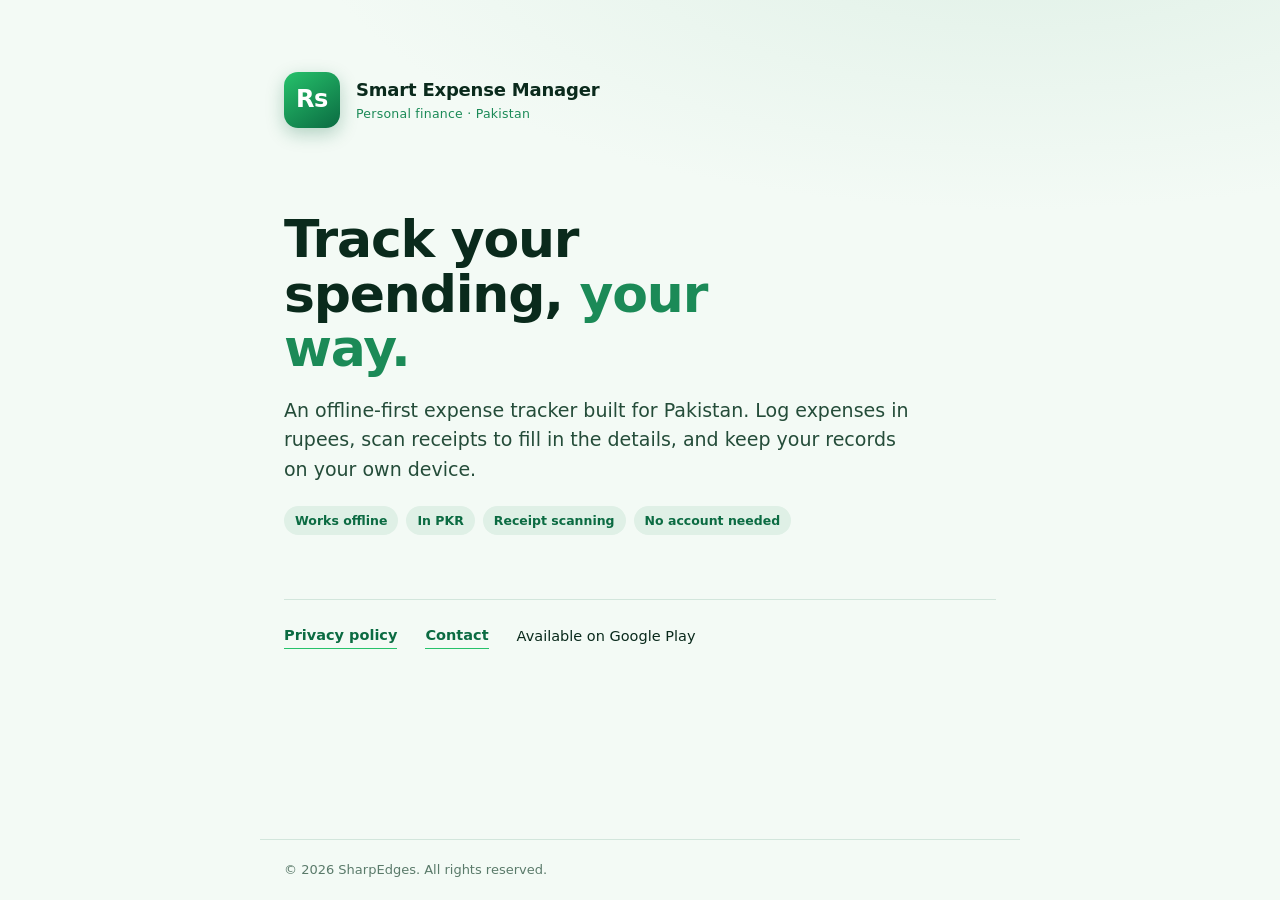
==== index.html @ 7c5b9321 "index index file app-adds privacy" ====
<!DOCTYPE html>
<html lang="en">
<head>
<meta charset="utf-8">
<meta name="viewport" content="width=device-width, initial-scale=1">
<title>Smart Expense Manager</title>
<meta name="description" content="Smart Expense Manager — an offline-first expense tracker built for Pakistan. Track spending in PKR, scan receipts, stay private.">
<style>
  :root{
    --green-deep:#0B6B42;
    --green:#1B8A57;
    --green-bright:#26C26B;
    --ink:#0a2a1c;
    --paper:#f3faf5;
    --mist:#dff0e6;
    --line:rgba(11,107,66,.14);
  }
  *{box-sizing:border-box;margin:0;padding:0}
  html{-webkit-text-size-adjust:100%}
  body{
    font-family:"Segoe UI",system-ui,-apple-system,Roboto,Helvetica,Arial,sans-serif;
    color:var(--ink);
    background:
      radial-gradient(1200px 500px at 80% -10%, var(--mist), transparent 60%),
      var(--paper);
    line-height:1.55;
    min-height:100dvh;
    display:flex;
    flex-direction:column;
  }
  .wrap{width:100%;max-width:760px;margin:0 auto;padding:clamp(28px,6vw,72px) 24px}
  header{display:flex;align-items:center;gap:16px;margin-bottom:clamp(40px,9vw,84px)}
  .mark{
    width:56px;height:56px;flex:0 0 56px;border-radius:14px;
    background:linear-gradient(145deg,var(--green-bright),var(--green-deep));
    color:#fff;display:grid;place-items:center;
    font-weight:800;font-size:24px;letter-spacing:-.5px;
    box-shadow:0 6px 18px rgba(11,107,66,.28);
  }
  .brand{font-weight:700;font-size:18px;letter-spacing:-.2px}
  .brand small{display:block;font-weight:500;font-size:12.5px;color:var(--green);letter-spacing:.02em}
  h1{
    font-size:clamp(30px,7vw,52px);
    line-height:1.05;letter-spacing:-1.2px;font-weight:800;
    margin-bottom:20px;max-width:14ch;
  }
  h1 .accent{color:var(--green)}
  .lede{font-size:clamp(16px,2.4vw,19px);max-width:52ch;color:#244c39}
  .meta{
    margin-top:clamp(36px,8vw,64px);
    padding-top:24px;border-top:1px solid var(--line);
    display:flex;flex-wrap:wrap;gap:10px 28px;align-items:center;
    font-size:14.5px;
  }
  .meta a{color:var(--green-deep);font-weight:600;text-decoration:none;border-bottom:1.5px solid var(--green-bright);padding-bottom:1px}
  .meta a:hover{color:var(--green)}
  .meta a:focus-visible{outline:3px solid var(--green-bright);outline-offset:3px;border-radius:3px}
  .tags{display:flex;flex-wrap:wrap;gap:8px;margin-top:22px}
  .tag{font-size:12.5px;font-weight:600;color:var(--green-deep);background:var(--mist);padding:5px 11px;border-radius:999px}
  footer{margin-top:auto}
  .foot{max-width:760px;margin:0 auto;padding:20px 24px;color:#5a7a6a;font-size:13px;border-top:1px solid var(--line)}
  @media (prefers-reduced-motion:no-preference){
    .mark{transition:transform .25s ease}
    .mark:hover{transform:translateY(-2px) rotate(-3deg)}
  }
</style>
</head>
<body>
  <div class="wrap">
    <header>
      <div class="mark" aria-hidden="true">Rs</div>
      <div class="brand">Smart Expense Manager<small>Personal finance · Pakistan</small></div>
    </header>

    <main>
      <h1>Track your spending, <span class="accent">your way.</span></h1>
      <p class="lede">An offline-first expense tracker built for Pakistan. Log expenses in rupees, scan receipts to fill in the details, and keep your records on your own device.</p>

      <div class="tags">
        <span class="tag">Works offline</span>
        <span class="tag">In PKR</span>
        <span class="tag">Receipt scanning</span>
        <span class="tag">No account needed</span>
      </div>

      <div class="meta">
        <a href="privacy.html">Privacy policy</a>
        <a href="mailto:zaheerpoei@gmail.com">Contact</a>
        <span>Available on Google Play</span>
      </div>
    </main>
  </div>

  <footer>
    <div class="foot">© <span id="y"></span> SharpEdges. All rights reserved.</div>
  </footer>
  <script>document.getElementById('y').textContent=new Date().getFullYear();</script>
</body>
</html>
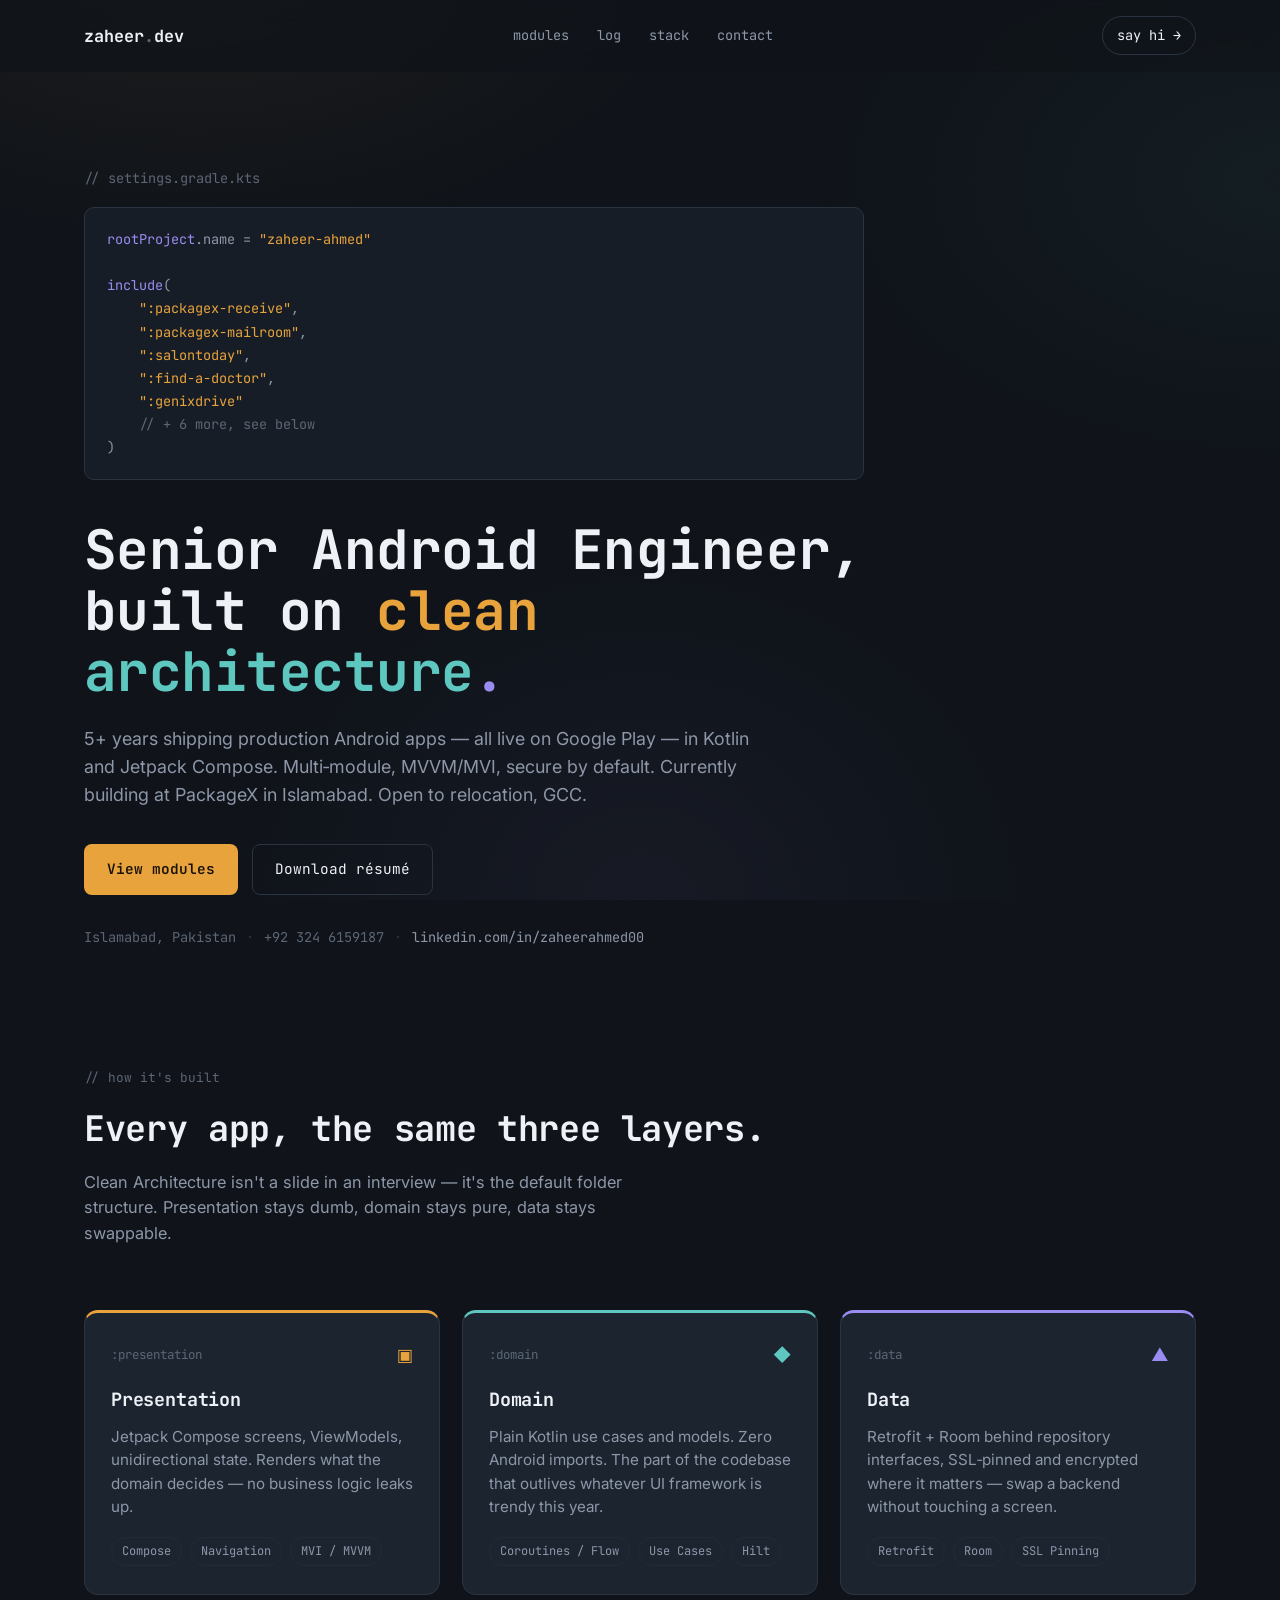
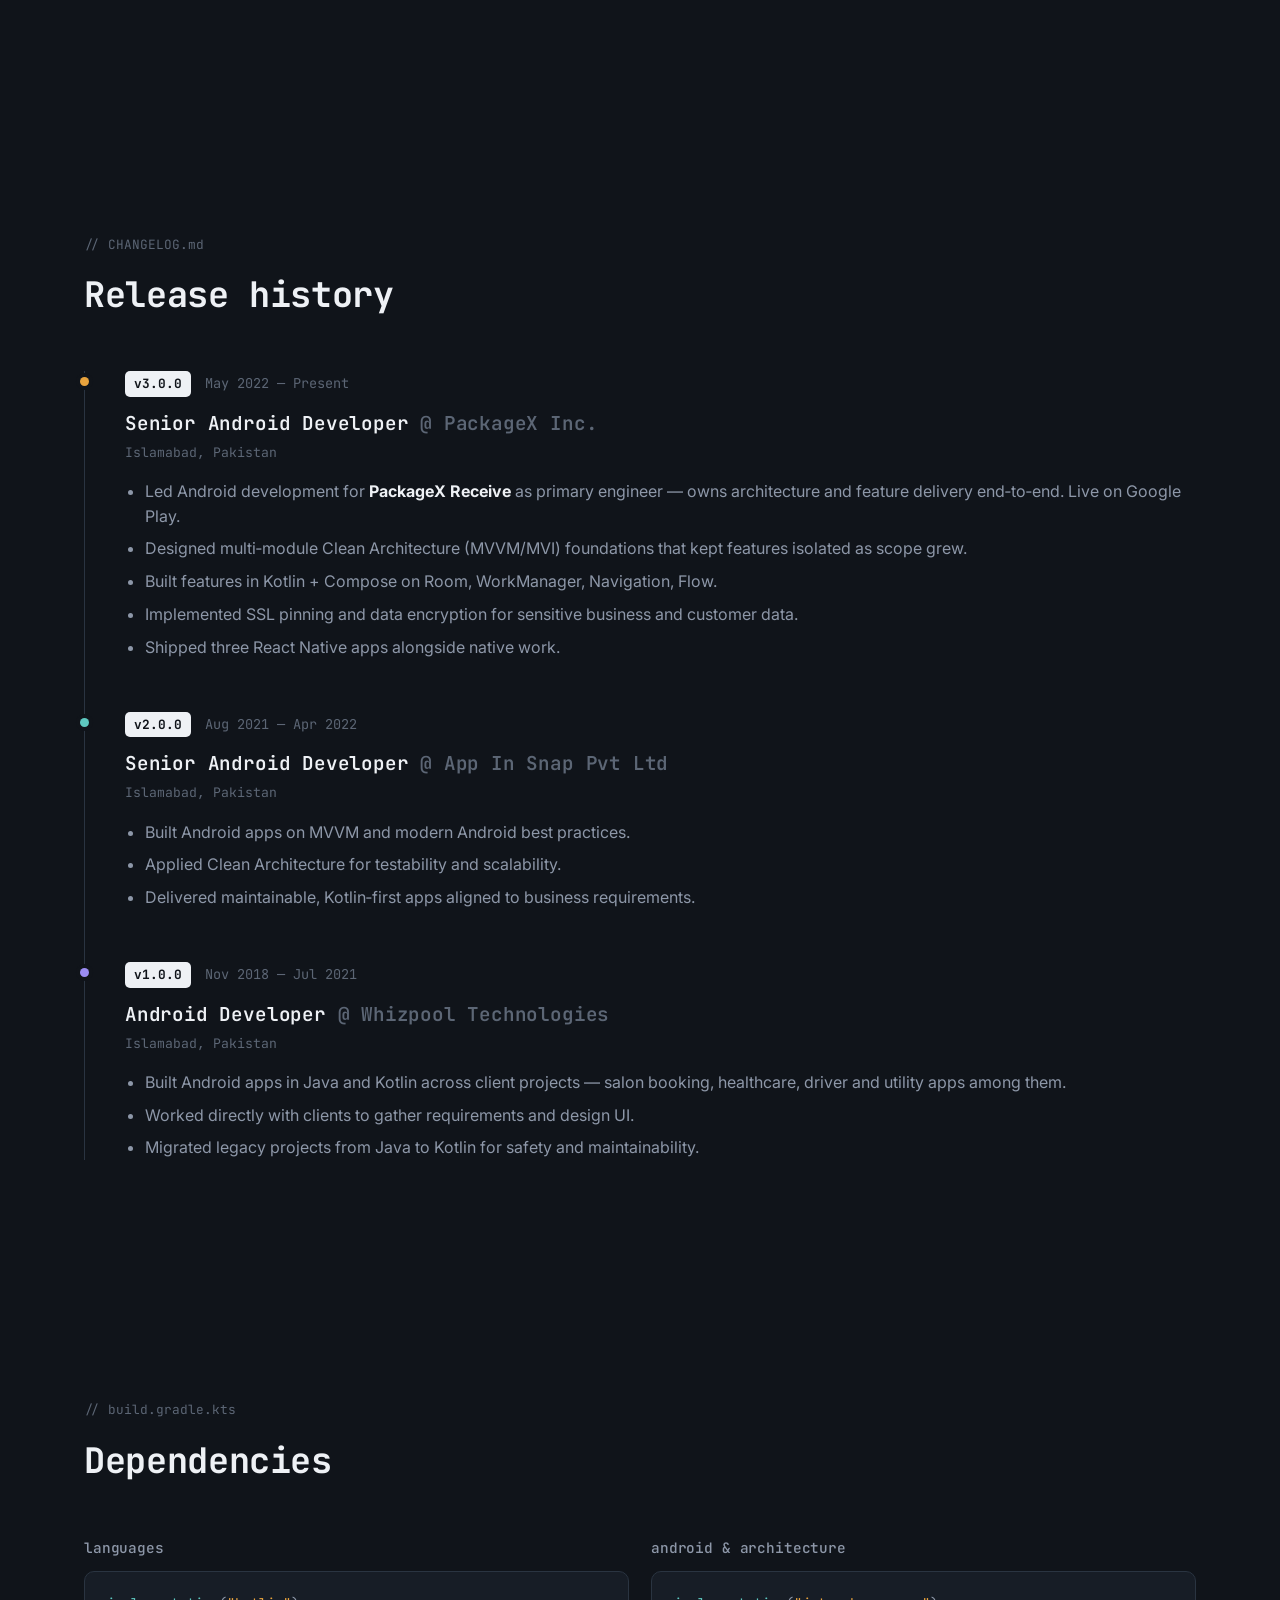
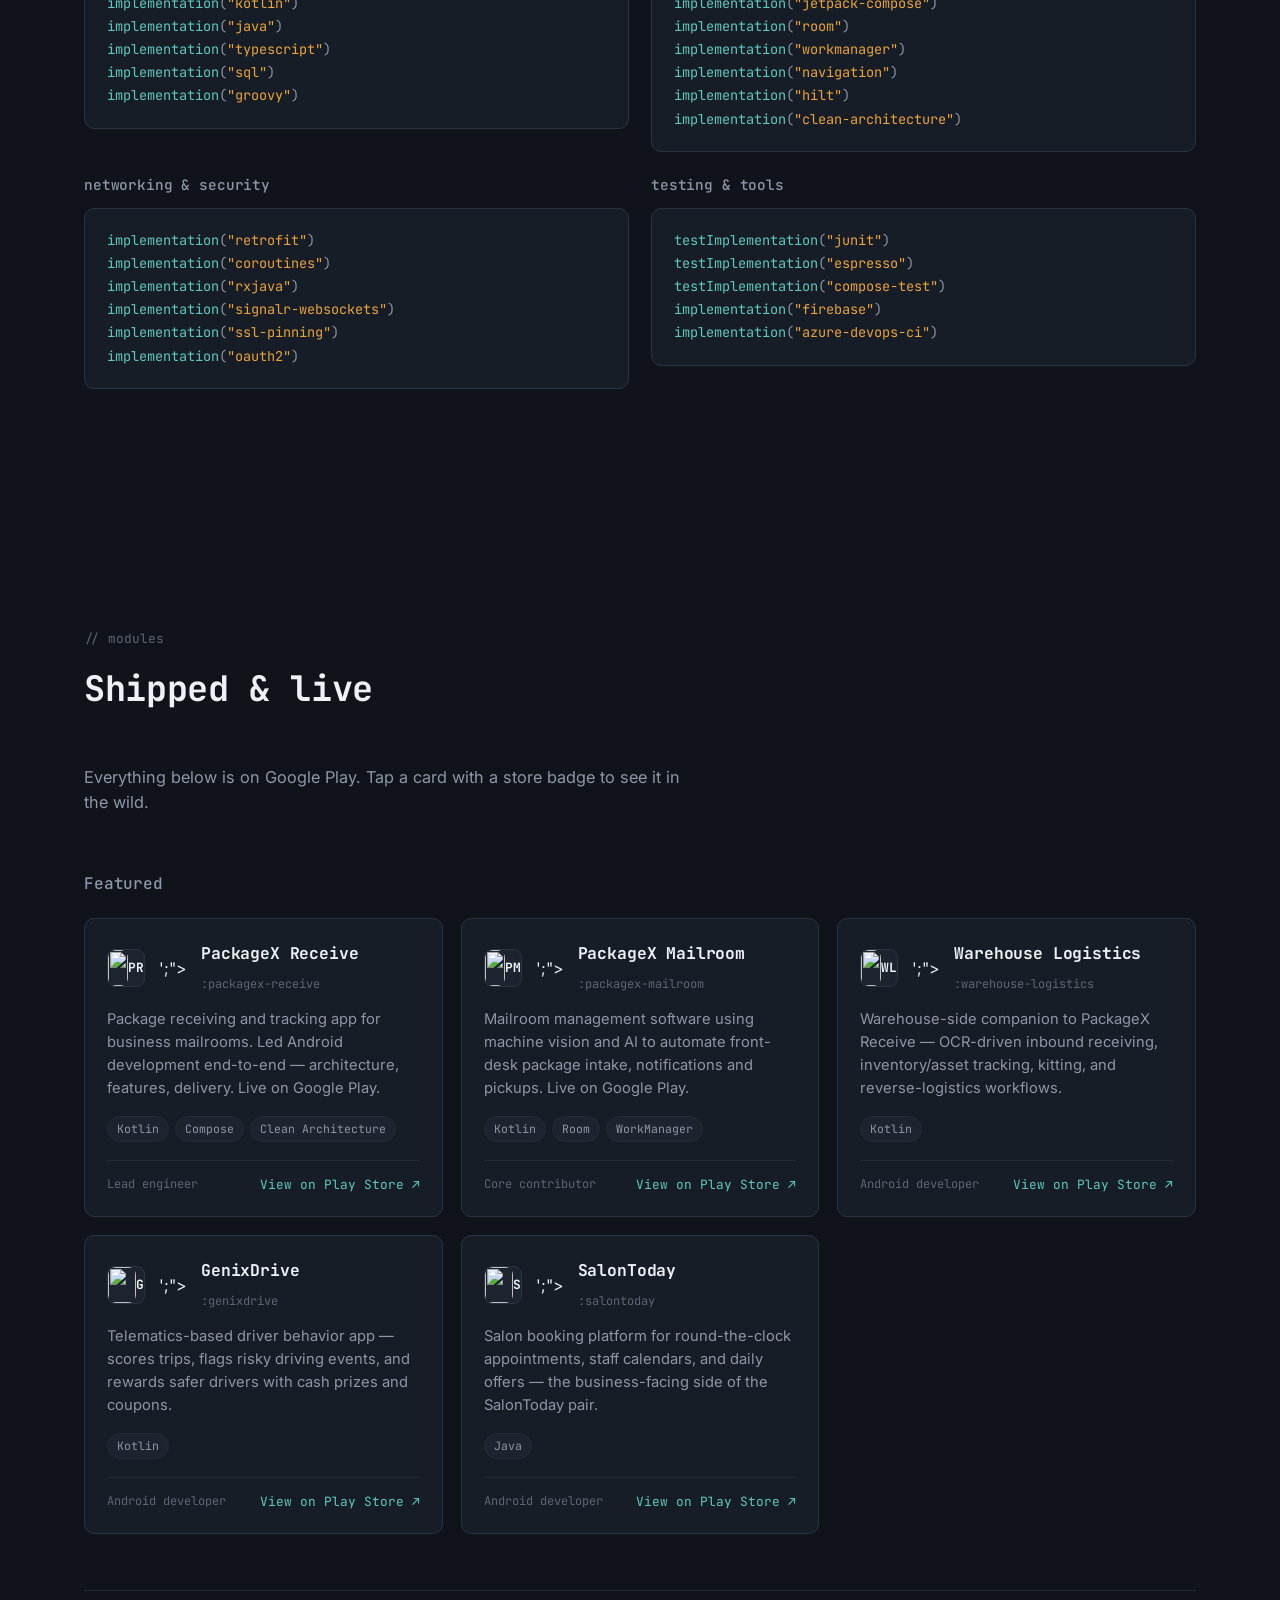
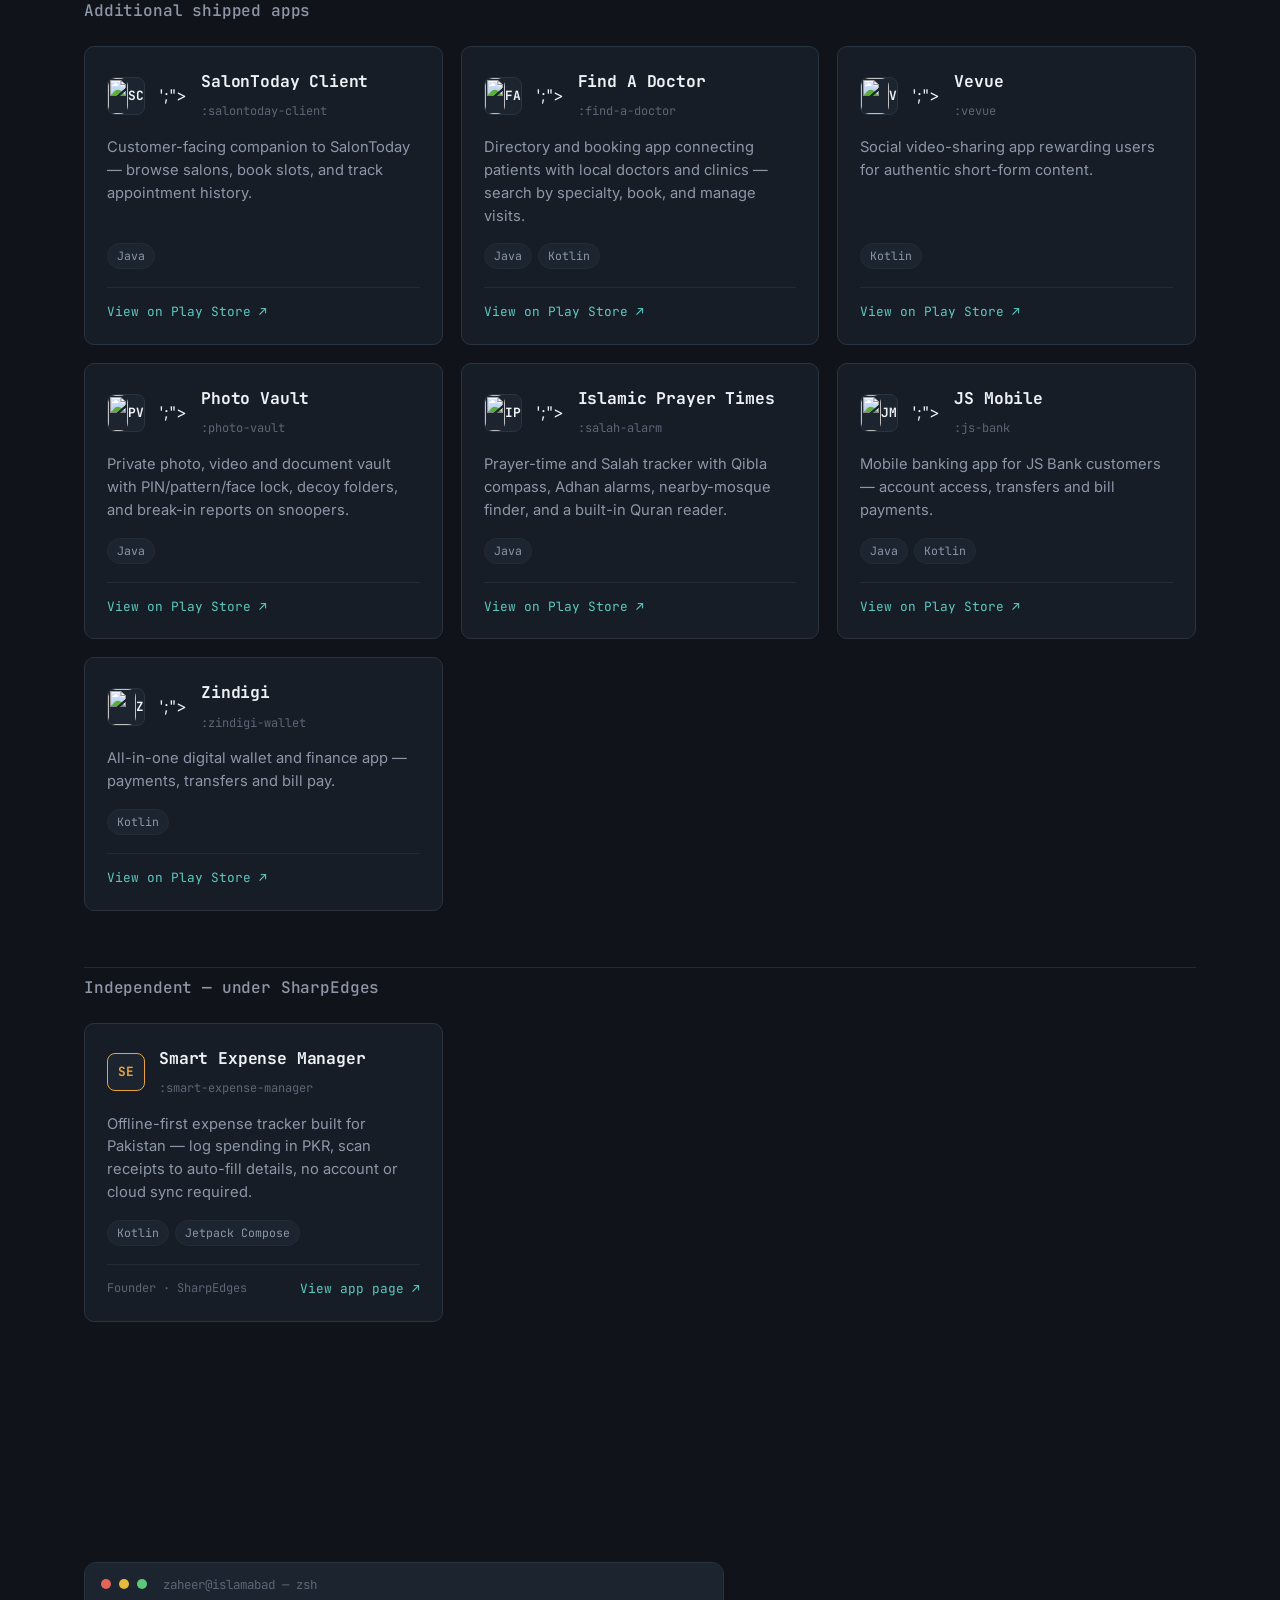
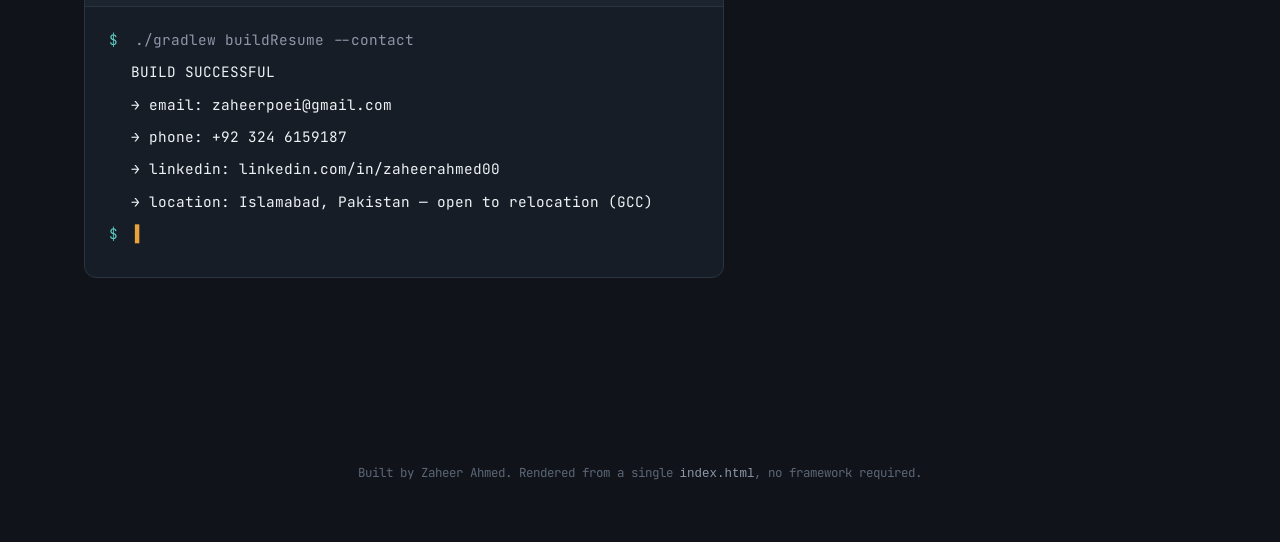
==== commit 5f95e975: "Merge career portfolio into homepage, move app landing page to /smart-expense-manager.html" ====
--- a/index.html
+++ b/index.html
@@ -1,99 +1,263 @@
 <!DOCTYPE html>
 <html lang="en">
 <head>
-<meta charset="utf-8">
-<meta name="viewport" content="width=device-width, initial-scale=1">
-<title>Smart Expense Manager</title>
-<meta name="description" content="Smart Expense Manager — an offline-first expense tracker built for Pakistan. Track spending in PKR, scan receipts, stay private.">
-<style>
-  :root{
-    --green-deep:#0B6B42;
-    --green:#1B8A57;
-    --green-bright:#26C26B;
-    --ink:#0a2a1c;
-    --paper:#f3faf5;
-    --mist:#dff0e6;
-    --line:rgba(11,107,66,.14);
-  }
-  *{box-sizing:border-box;margin:0;padding:0}
-  html{-webkit-text-size-adjust:100%}
-  body{
-    font-family:"Segoe UI",system-ui,-apple-system,Roboto,Helvetica,Arial,sans-serif;
-    color:var(--ink);
-    background:
-      radial-gradient(1200px 500px at 80% -10%, var(--mist), transparent 60%),
-      var(--paper);
-    line-height:1.55;
-    min-height:100dvh;
-    display:flex;
-    flex-direction:column;
-  }
-  .wrap{width:100%;max-width:760px;margin:0 auto;padding:clamp(28px,6vw,72px) 24px}
-  header{display:flex;align-items:center;gap:16px;margin-bottom:clamp(40px,9vw,84px)}
-  .mark{
-    width:56px;height:56px;flex:0 0 56px;border-radius:14px;
-    background:linear-gradient(145deg,var(--green-bright),var(--green-deep));
-    color:#fff;display:grid;place-items:center;
-    font-weight:800;font-size:24px;letter-spacing:-.5px;
-    box-shadow:0 6px 18px rgba(11,107,66,.28);
-  }
-  .brand{font-weight:700;font-size:18px;letter-spacing:-.2px}
-  .brand small{display:block;font-weight:500;font-size:12.5px;color:var(--green);letter-spacing:.02em}
-  h1{
-    font-size:clamp(30px,7vw,52px);
-    line-height:1.05;letter-spacing:-1.2px;font-weight:800;
-    margin-bottom:20px;max-width:14ch;
-  }
-  h1 .accent{color:var(--green)}
-  .lede{font-size:clamp(16px,2.4vw,19px);max-width:52ch;color:#244c39}
-  .meta{
-    margin-top:clamp(36px,8vw,64px);
-    padding-top:24px;border-top:1px solid var(--line);
-    display:flex;flex-wrap:wrap;gap:10px 28px;align-items:center;
-    font-size:14.5px;
-  }
-  .meta a{color:var(--green-deep);font-weight:600;text-decoration:none;border-bottom:1.5px solid var(--green-bright);padding-bottom:1px}
-  .meta a:hover{color:var(--green)}
-  .meta a:focus-visible{outline:3px solid var(--green-bright);outline-offset:3px;border-radius:3px}
-  .tags{display:flex;flex-wrap:wrap;gap:8px;margin-top:22px}
-  .tag{font-size:12.5px;font-weight:600;color:var(--green-deep);background:var(--mist);padding:5px 11px;border-radius:999px}
-  footer{margin-top:auto}
-  .foot{max-width:760px;margin:0 auto;padding:20px 24px;color:#5a7a6a;font-size:13px;border-top:1px solid var(--line)}
-  @media (prefers-reduced-motion:no-preference){
-    .mark{transition:transform .25s ease}
-    .mark:hover{transform:translateY(-2px) rotate(-3deg)}
-  }
-</style>
+<meta charset="UTF-8">
+<meta name="viewport" content="width=device-width, initial-scale=1.0">
+<title>Zaheer Ahmed — Senior Android Engineer</title>
+<meta name="description" content="Zaheer Ahmed — Senior Android Engineer specializing in Kotlin, Jetpack Compose and Clean Architecture. 5+ years shipping production apps live on Google Play.">
+<link rel="preconnect" href="https://fonts.googleapis.com">
+<link rel="preconnect" href="https://fonts.gstatic.com" crossorigin>
+<link href="https://fonts.googleapis.com/css2?family=JetBrains+Mono:wght@400;500;600;700;800&family=Inter:wght@400;500;600;700&display=swap" rel="stylesheet">
+<link rel="stylesheet" href="style.css">
 </head>
 <body>
-  <div class="wrap">
-    <header>
-      <div class="mark" aria-hidden="true">Rs</div>
-      <div class="brand">Smart Expense Manager<small>Personal finance · Pakistan</small></div>
-    </header>
-
-    <main>
-      <h1>Track your spending, <span class="accent">your way.</span></h1>
-      <p class="lede">An offline-first expense tracker built for Pakistan. Log expenses in rupees, scan receipts to fill in the details, and keep your records on your own device.</p>
-
-      <div class="tags">
-        <span class="tag">Works offline</span>
-        <span class="tag">In PKR</span>
-        <span class="tag">Receipt scanning</span>
-        <span class="tag">No account needed</span>
-      </div>
-
-      <div class="meta">
-        <a href="privacy.html">Privacy policy</a>
-        <a href="mailto:zaheerpoei@gmail.com">Contact</a>
-        <span>Available on Google Play</span>
-      </div>
-    </main>
+
+<div class="grain"></div>
+
+<!-- NAV -->
+<header class="nav" id="top">
+  <div class="nav-inner">
+    <a href="#top" class="nav-logo">zaheer<span class="dim">.</span>dev</a>
+    <nav class="nav-links">
+      <a href="#modules">modules</a>
+      <a href="#log">log</a>
+      <a href="#stack">stack</a>
+      <a href="#contact">contact</a>
+    </nav>
+    <a class="nav-cta" href="mailto:zaheerpoei@gmail.com">say hi →</a>
   </div>
-
-  <footer>
-    <div class="foot">© <span id="y"></span> SharpEdges. All rights reserved.</div>
-  </footer>
-  <script>document.getElementById('y').textContent=new Date().getFullYear();</script>
+</header>
+
+<main>
+
+  <!-- HERO -->
+  <section class="hero">
+    <div class="hero-inner">
+      <p class="eyebrow">// settings.gradle.kts</p>
+      <pre class="code-block hero-code" aria-hidden="true"><span class="c-kw">rootProject</span>.name = <span class="c-str">"zaheer-ahmed"</span>
+
+<span class="c-kw">include</span>(
+    <span class="c-str">":packagex-receive"</span>,
+    <span class="c-str">":packagex-mailroom"</span>,
+    <span class="c-str">":salontoday"</span>,
+    <span class="c-str">":find-a-doctor"</span>,
+    <span class="c-str">":genixdrive"</span>
+    <span class="c-comment">// + 6 more, see below</span>
+)</pre>
+
+      <h1 class="hero-title">Senior Android Engineer,<br>built on <span class="hl-presentation">clean</span> <span class="hl-domain">architecture</span><span class="hl-data">.</span></h1>
+      <p class="hero-sub">5+ years shipping production Android apps — all live on Google Play — in Kotlin and Jetpack Compose. Multi‑module, MVVM/MVI, secure by default. Currently building at PackageX in Islamabad. Open to relocation, GCC.</p>
+
+      <div class="hero-actions">
+        <a href="#modules" class="btn btn-primary">View modules</a>
+        <a href="Zaheer_Ahmed_Android_Developer.pdf" class="btn btn-ghost" download>Download résumé</a>
+      </div>
+
+      <div class="hero-meta">
+        <span>Islamabad, Pakistan</span>
+        <span class="dot">·</span>
+        <span>+92 324 6159187</span>
+        <span class="dot">·</span>
+        <a href="https://linkedin.com/in/zaheerahmed00" target="_blank" rel="noopener">linkedin.com/in/zaheerahmed00</a>
+      </div>
+    </div>
+  </section>
+
+  <!-- ARCHITECTURE LAYERS (signature visual) -->
+  <section class="layers" aria-label="Clean architecture layers, as applied to how this site — and Zaheer's apps — are built">
+    <div class="layers-head">
+      <p class="section-label">// how it's built</p>
+      <h2>Every app, the same three layers.</h2>
+      <p class="section-sub">Clean Architecture isn't a slide in an interview — it's the default folder structure. Presentation stays dumb, domain stays pure, data stays swappable.</p>
+    </div>
+
+    <div class="layer-stack" id="layer-stack">
+      <div class="layer-card layer-presentation" style="--i:0">
+        <div class="layer-top">
+          <span class="layer-tag">:presentation</span>
+          <span class="layer-glyph" aria-hidden="true">▣</span>
+        </div>
+        <h3>Presentation</h3>
+        <p>Jetpack Compose screens, ViewModels, unidirectional state. Renders what the domain decides — no business logic leaks up.</p>
+        <ul class="layer-tech">
+          <li>Compose</li><li>Navigation</li><li>MVI / MVVM</li>
+        </ul>
+      </div>
+
+      <div class="layer-card layer-domain" style="--i:1">
+        <div class="layer-top">
+          <span class="layer-tag">:domain</span>
+          <span class="layer-glyph" aria-hidden="true">◆</span>
+        </div>
+        <h3>Domain</h3>
+        <p>Plain Kotlin use cases and models. Zero Android imports. The part of the codebase that outlives whatever UI framework is trendy this year.</p>
+        <ul class="layer-tech">
+          <li>Coroutines / Flow</li><li>Use Cases</li><li>Hilt</li>
+        </ul>
+      </div>
+
+      <div class="layer-card layer-data" style="--i:2">
+        <div class="layer-top">
+          <span class="layer-tag">:data</span>
+          <span class="layer-glyph" aria-hidden="true">▲</span>
+        </div>
+        <h3>Data</h3>
+        <p>Retrofit + Room behind repository interfaces, SSL‑pinned and encrypted where it matters — swap a backend without touching a screen.</p>
+        <ul class="layer-tech">
+          <li>Retrofit</li><li>Room</li><li>SSL Pinning</li>
+        </ul>
+      </div>
+    </div>
+  </section>
+
+  <!-- EXPERIENCE / CHANGELOG -->
+  <section class="log" id="log">
+    <p class="section-label">// CHANGELOG.md</p>
+    <h2>Release history</h2>
+
+    <div class="timeline">
+
+      <article class="release">
+        <div class="release-meta">
+          <span class="tag-version">v3.0.0</span>
+          <span class="release-date">May 2022 — Present</span>
+        </div>
+        <div class="release-body">
+          <h3>Senior Android Developer <span class="dim">@ PackageX Inc.</span></h3>
+          <p class="release-loc">Islamabad, Pakistan</p>
+          <ul>
+            <li>Led Android development for <strong>PackageX Receive</strong> as primary engineer — owns architecture and feature delivery end‑to‑end. Live on Google Play.</li>
+            <li>Designed multi‑module Clean Architecture (MVVM/MVI) foundations that kept features isolated as scope grew.</li>
+            <li>Built features in Kotlin + Compose on Room, WorkManager, Navigation, Flow.</li>
+            <li>Implemented SSL pinning and data encryption for sensitive business and customer data.</li>
+            <li>Shipped three React Native apps alongside native work.</li>
+          </ul>
+        </div>
+      </article>
+
+      <article class="release">
+        <div class="release-meta">
+          <span class="tag-version">v2.0.0</span>
+          <span class="release-date">Aug 2021 — Apr 2022</span>
+        </div>
+        <div class="release-body">
+          <h3>Senior Android Developer <span class="dim">@ App In Snap Pvt Ltd</span></h3>
+          <p class="release-loc">Islamabad, Pakistan</p>
+          <ul>
+            <li>Built Android apps on MVVM and modern Android best practices.</li>
+            <li>Applied Clean Architecture for testability and scalability.</li>
+            <li>Delivered maintainable, Kotlin‑first apps aligned to business requirements.</li>
+          </ul>
+        </div>
+      </article>
+
+      <article class="release">
+        <div class="release-meta">
+          <span class="tag-version">v1.0.0</span>
+          <span class="release-date">Nov 2018 — Jul 2021</span>
+        </div>
+        <div class="release-body">
+          <h3>Android Developer <span class="dim">@ Whizpool Technologies</span></h3>
+          <p class="release-loc">Islamabad, Pakistan</p>
+          <ul>
+            <li>Built Android apps in Java and Kotlin across client projects — salon booking, healthcare, driver and utility apps among them.</li>
+            <li>Worked directly with clients to gather requirements and design UI.</li>
+            <li>Migrated legacy projects from Java to Kotlin for safety and maintainability.</li>
+          </ul>
+        </div>
+      </article>
+
+    </div>
+  </section>
+
+  <!-- STACK / DEPENDENCIES -->
+  <section class="stack" id="stack">
+    <p class="section-label">// build.gradle.kts</p>
+    <h2>Dependencies</h2>
+    <div class="deps-grid">
+
+      <div class="deps-block">
+        <h3>languages</h3>
+        <pre class="code-block"><span class="c-fn">implementation</span>(<span class="c-str">"kotlin"</span>)
+<span class="c-fn">implementation</span>(<span class="c-str">"java"</span>)
+<span class="c-fn">implementation</span>(<span class="c-str">"typescript"</span>)
+<span class="c-fn">implementation</span>(<span class="c-str">"sql"</span>)
+<span class="c-fn">implementation</span>(<span class="c-str">"groovy"</span>)</pre>
+      </div>
+
+      <div class="deps-block">
+        <h3>android &amp; architecture</h3>
+        <pre class="code-block"><span class="c-fn">implementation</span>(<span class="c-str">"jetpack-compose"</span>)
+<span class="c-fn">implementation</span>(<span class="c-str">"room"</span>)
+<span class="c-fn">implementation</span>(<span class="c-str">"workmanager"</span>)
+<span class="c-fn">implementation</span>(<span class="c-str">"navigation"</span>)
+<span class="c-fn">implementation</span>(<span class="c-str">"hilt"</span>)
+<span class="c-fn">implementation</span>(<span class="c-str">"clean-architecture"</span>)</pre>
+      </div>
+
+      <div class="deps-block">
+        <h3>networking &amp; security</h3>
+        <pre class="code-block"><span class="c-fn">implementation</span>(<span class="c-str">"retrofit"</span>)
+<span class="c-fn">implementation</span>(<span class="c-str">"coroutines"</span>)
+<span class="c-fn">implementation</span>(<span class="c-str">"rxjava"</span>)
+<span class="c-fn">implementation</span>(<span class="c-str">"signalr-websockets"</span>)
+<span class="c-fn">implementation</span>(<span class="c-str">"ssl-pinning"</span>)
+<span class="c-fn">implementation</span>(<span class="c-str">"oauth2"</span>)</pre>
+      </div>
+
+      <div class="deps-block">
+        <h3>testing &amp; tools</h3>
+        <pre class="code-block"><span class="c-fn">testImplementation</span>(<span class="c-str">"junit"</span>)
+<span class="c-fn">testImplementation</span>(<span class="c-str">"espresso"</span>)
+<span class="c-fn">testImplementation</span>(<span class="c-str">"compose-test"</span>)
+<span class="c-fn">implementation</span>(<span class="c-str">"firebase"</span>)
+<span class="c-fn">implementation</span>(<span class="c-str">"azure-devops-ci"</span>)</pre>
+      </div>
+
+    </div>
+  </section>
+
+  <!-- PROJECTS / MODULES -->
+  <section class="modules" id="modules">
+    <p class="section-label">// modules</p>
+    <h2>Shipped &amp; live</h2>
+    <p class="section-sub">Everything below is on Google Play. Tap a card with a store badge to see it in the wild.</p>
+
+    <h3 class="module-group-title">Featured</h3>
+    <div class="module-grid" id="featured-grid"></div>
+
+    <h3 class="module-group-title">Additional shipped apps</h3>
+    <div class="module-grid" id="additional-grid"></div>
+
+    <h3 class="module-group-title">Independent — under SharpEdges</h3>
+    <div class="module-grid" id="independent-grid"></div>
+  </section>
+
+  <!-- CONTACT -->
+  <section class="contact" id="contact">
+    <div class="terminal">
+      <div class="terminal-bar">
+        <span class="dotr red"></span><span class="dotr yellow"></span><span class="dotr green"></span>
+        <span class="terminal-title">zaheer@islamabad — zsh</span>
+      </div>
+      <div class="terminal-body">
+        <p><span class="prompt">$</span> ./gradlew buildResume --contact</p>
+        <p class="out">BUILD SUCCESSFUL</p>
+        <p class="out">→ email: <a href="mailto:zaheerpoei@gmail.com">zaheerpoei@gmail.com</a></p>
+        <p class="out">→ phone: <a href="tel:+923246159187">+92 324 6159187</a></p>
+        <p class="out">→ linkedin: <a href="https://linkedin.com/in/zaheerahmed00" target="_blank" rel="noopener">linkedin.com/in/zaheerahmed00</a></p>
+        <p class="out">→ location: Islamabad, Pakistan — open to relocation (GCC)</p>
+        <p><span class="prompt">$</span> <span class="cursor">▌</span></p>
+      </div>
+    </div>
+  </section>
+
+</main>
+
+<footer class="footer">
+  <p>Built by Zaheer Ahmed. Rendered from a single <code>index.html</code>, no framework required.</p>
+</footer>
+
+<script src="script.js"></script>
 </body>
 </html>
--- a/style.css
+++ b/style.css
@@ -0,0 +1,508 @@
+/* ==========================================================
+   TOKENS
+========================================================== */
+:root {
+  --bg: #10141a;
+  --bg-raised: #171d26;
+  --bg-panel: #1c2430;
+  --line: #2a3441;
+  --line-soft: #232b36;
+
+  --text: #eef1f5;
+  --text-muted: #8d97a8;
+  --text-faint: #5c6675;
+
+  --presentation: #e8a33d;
+  --presentation-soft: rgba(232, 163, 61, 0.12);
+  --domain: #5ec8c0;
+  --domain-soft: rgba(94, 200, 192, 0.12);
+  --data: #9b8cf2;
+  --data-soft: rgba(155, 140, 242, 0.12);
+
+  --font-mono: "JetBrains Mono", ui-monospace, monospace;
+  --font-sans: "Inter", system-ui, sans-serif;
+
+  --radius: 10px;
+  --container: 1160px;
+}
+
+* { box-sizing: border-box; }
+
+html { scroll-behavior: smooth; }
+
+body {
+  margin: 0;
+  background: var(--bg);
+  color: var(--text);
+  font-family: var(--font-sans);
+  font-size: 16px;
+  line-height: 1.55;
+  -webkit-font-smoothing: antialiased;
+}
+
+@media (prefers-reduced-motion: reduce) {
+  html { scroll-behavior: auto; }
+  * { animation-duration: 0.001ms !important; transition-duration: 0.001ms !important; }
+}
+
+a { color: inherit; text-decoration: none; }
+
+h1, h2, h3, h4 {
+  font-family: var(--font-mono);
+  font-weight: 700;
+  letter-spacing: -0.01em;
+  margin: 0;
+}
+
+.dim { color: var(--text-faint); }
+
+/* subtle film grain / vignette so the flat dark bg doesn't feel empty */
+.grain {
+  position: fixed;
+  inset: 0;
+  pointer-events: none;
+  z-index: 0;
+  background:
+    radial-gradient(ellipse 900px 500px at 15% -5%, rgba(232,163,61,0.06), transparent 60%),
+    radial-gradient(ellipse 800px 500px at 100% 20%, rgba(94,200,192,0.05), transparent 60%),
+    radial-gradient(ellipse 700px 600px at 50% 100%, rgba(155,140,242,0.05), transparent 60%);
+}
+
+/* ==========================================================
+   NAV
+========================================================== */
+.nav {
+  position: sticky;
+  top: 0;
+  z-index: 50;
+  background: rgba(16, 20, 26, 0.72);
+  backdrop-filter: blur(10px);
+  border-bottom: 1px solid transparent;
+  transition: border-color 0.25s ease;
+}
+.nav.scrolled { border-bottom-color: var(--line); }
+
+.nav-inner {
+  max-width: var(--container);
+  margin: 0 auto;
+  padding: 16px 24px;
+  display: flex;
+  align-items: center;
+  justify-content: space-between;
+  gap: 24px;
+}
+
+.nav-logo {
+  font-family: var(--font-mono);
+  font-weight: 700;
+  font-size: 1.05rem;
+}
+
+.nav-links {
+  display: flex;
+  gap: 28px;
+  font-family: var(--font-mono);
+  font-size: 0.85rem;
+  color: var(--text-muted);
+}
+.nav-links a:hover { color: var(--text); }
+
+.nav-cta {
+  font-family: var(--font-mono);
+  font-size: 0.85rem;
+  padding: 8px 14px;
+  border: 1px solid var(--line);
+  border-radius: 999px;
+  white-space: nowrap;
+  transition: border-color 0.2s ease, background 0.2s ease;
+}
+.nav-cta:hover { border-color: var(--presentation); background: var(--presentation-soft); }
+
+@media (max-width: 720px) {
+  .nav-links { display: none; }
+}
+
+/* ==========================================================
+   LAYOUT HELPERS
+========================================================== */
+main > section {
+  position: relative;
+  z-index: 1;
+  max-width: var(--container);
+  margin: 0 auto;
+  padding: 120px 24px;
+}
+
+.section-label {
+  font-family: var(--font-mono);
+  font-size: 0.8rem;
+  color: var(--text-faint);
+  margin: 0 0 14px;
+}
+
+.section-sub {
+  color: var(--text-muted);
+  max-width: 60ch;
+  margin: 14px 0 0;
+  font-size: 1.02rem;
+}
+
+/* ==========================================================
+   REVEAL ANIMATION
+========================================================== */
+.reveal {
+  opacity: 0;
+  transform: translateY(18px);
+  transition: opacity 0.6s ease, transform 0.6s ease;
+}
+.reveal.in-view { opacity: 1; transform: translateY(0); }
+
+/* ==========================================================
+   HERO
+========================================================== */
+.hero { padding-top: 96px; padding-bottom: 80px; }
+.hero-inner { max-width: 780px; }
+
+.eyebrow {
+  font-family: var(--font-mono);
+  font-size: 0.85rem;
+  color: var(--text-faint);
+  margin: 0 0 18px;
+}
+
+.code-block {
+  font-family: var(--font-mono);
+  font-size: 0.85rem;
+  line-height: 1.7;
+  background: var(--bg-raised);
+  border: 1px solid var(--line);
+  border-radius: var(--radius);
+  padding: 20px 22px;
+  overflow-x: auto;
+  color: var(--text-muted);
+  margin: 0 0 40px;
+}
+.c-kw { color: var(--data); }
+.c-str { color: var(--presentation); }
+.c-fn { color: var(--domain); }
+.c-comment { color: var(--text-faint); }
+
+.hero-title {
+  font-size: clamp(2.1rem, 5vw, 3.4rem);
+  line-height: 1.12;
+  margin: 0 0 22px;
+}
+.hl-presentation { color: var(--presentation); }
+.hl-domain { color: var(--domain); }
+.hl-data { color: var(--data); }
+
+.hero-sub {
+  font-size: 1.12rem;
+  color: var(--text-muted);
+  max-width: 62ch;
+  margin: 0 0 36px;
+}
+
+.hero-actions { display: flex; gap: 14px; flex-wrap: wrap; margin-bottom: 32px; }
+
+.btn {
+  font-family: var(--font-mono);
+  font-size: 0.9rem;
+  padding: 13px 22px;
+  border-radius: 8px;
+  border: 1px solid transparent;
+  transition: transform 0.15s ease, border-color 0.15s ease, background 0.15s ease;
+  display: inline-block;
+}
+.btn:hover { transform: translateY(-2px); }
+.btn-primary { background: var(--presentation); color: #1a1206; font-weight: 600; }
+.btn-primary:hover { background: #f0b158; }
+.btn-ghost { border-color: var(--line); color: var(--text); }
+.btn-ghost:hover { border-color: var(--domain); color: var(--domain); }
+
+.hero-meta {
+  font-family: var(--font-mono);
+  font-size: 0.85rem;
+  color: var(--text-faint);
+  display: flex;
+  gap: 10px;
+  flex-wrap: wrap;
+}
+.hero-meta a { color: var(--text-muted); }
+.hero-meta a:hover { color: var(--domain); }
+.hero-meta .dot { color: var(--line); }
+
+/* ==========================================================
+   LAYERS (signature)
+========================================================== */
+.layers { padding-top: 40px; }
+.layers-head h2 { font-size: clamp(1.6rem, 3vw, 2.2rem); margin-bottom: 14px; }
+
+.layer-stack {
+  margin-top: 64px;
+  display: grid;
+  grid-template-columns: repeat(3, 1fr);
+  gap: 22px;
+  perspective: 1000px;
+}
+
+.layer-card {
+  background: var(--bg-panel);
+  border: 1px solid var(--line);
+  border-radius: 14px;
+  padding: 28px 26px;
+  transition: transform 0.25s ease, border-color 0.25s ease;
+  will-change: transform;
+}
+
+.layer-presentation { border-top: 3px solid var(--presentation); }
+.layer-domain { border-top: 3px solid var(--domain); }
+.layer-data { border-top: 3px solid var(--data); }
+
+.layer-top {
+  display: flex;
+  justify-content: space-between;
+  align-items: center;
+  margin-bottom: 18px;
+}
+
+.layer-tag {
+  font-family: var(--font-mono);
+  font-size: 0.78rem;
+  color: var(--text-faint);
+}
+
+.layer-glyph { font-size: 1.1rem; }
+.layer-presentation .layer-glyph { color: var(--presentation); }
+.layer-domain .layer-glyph { color: var(--domain); }
+.layer-data .layer-glyph { color: var(--data); }
+
+.layer-card h3 { font-size: 1.15rem; margin-bottom: 10px; }
+.layer-card p { color: var(--text-muted); font-size: 0.95rem; margin: 0 0 18px; }
+
+.layer-tech { list-style: none; padding: 0; margin: 0; display: flex; flex-wrap: wrap; gap: 8px; }
+.layer-tech li {
+  font-family: var(--font-mono);
+  font-size: 0.75rem;
+  color: var(--text-muted);
+  border: 1px solid var(--line-soft);
+  border-radius: 999px;
+  padding: 4px 10px;
+}
+
+@media (max-width: 860px) {
+  .layer-stack { grid-template-columns: 1fr; }
+}
+
+/* ==========================================================
+   LOG / TIMELINE
+========================================================== */
+.log h2, .stack h2, .modules h2 { font-size: clamp(1.6rem, 3vw, 2.2rem); margin-bottom: 48px; }
+
+.timeline {
+  border-left: 1px solid var(--line);
+  padding-left: 40px;
+  display: flex;
+  flex-direction: column;
+  gap: 52px;
+}
+
+.release { position: relative; }
+.release::before {
+  content: "";
+  position: absolute;
+  left: -45px;
+  top: 6px;
+  width: 9px;
+  height: 9px;
+  border-radius: 50%;
+  background: var(--presentation);
+  box-shadow: 0 0 0 4px var(--bg);
+}
+.release:nth-child(2)::before { background: var(--domain); }
+.release:nth-child(3)::before { background: var(--data); }
+
+.release-meta { display: flex; align-items: baseline; gap: 14px; margin-bottom: 12px; flex-wrap: wrap; }
+.tag-version {
+  font-family: var(--font-mono);
+  font-size: 0.8rem;
+  color: var(--bg);
+  background: var(--text);
+  padding: 3px 9px;
+  border-radius: 5px;
+  font-weight: 700;
+}
+.release-date { font-family: var(--font-mono); font-size: 0.85rem; color: var(--text-faint); }
+
+.release-body h3 { font-size: 1.2rem; margin-bottom: 4px; font-weight: 600; }
+.release-loc { font-family: var(--font-mono); font-size: 0.82rem; color: var(--text-faint); margin: 0 0 16px; }
+.release-body ul { margin: 0; padding-left: 20px; color: var(--text-muted); }
+.release-body li { margin-bottom: 8px; }
+.release-body li:last-child { margin-bottom: 0; }
+.release-body strong { color: var(--text); }
+
+/* ==========================================================
+   STACK / DEPENDENCIES
+========================================================== */
+.deps-grid {
+  display: grid;
+  grid-template-columns: repeat(2, 1fr);
+  gap: 22px;
+}
+.deps-block h3 {
+  font-family: var(--font-mono);
+  font-size: 0.9rem;
+  color: var(--text-muted);
+  font-weight: 500;
+  margin-bottom: 12px;
+  text-transform: lowercase;
+}
+.deps-block .code-block { margin: 0; }
+
+@media (max-width: 720px) {
+  .deps-grid { grid-template-columns: 1fr; }
+}
+
+/* ==========================================================
+   MODULES / PROJECTS
+========================================================== */
+.module-group-title {
+  font-family: var(--font-mono);
+  font-size: 1rem;
+  color: var(--text-muted);
+  font-weight: 500;
+  margin: 56px 0 22px;
+  padding-top: 8px;
+  border-top: 1px solid var(--line-soft);
+}
+.modules .module-group-title:first-of-type { border-top: none; padding-top: 0; }
+
+.module-grid {
+  display: grid;
+  grid-template-columns: repeat(auto-fill, minmax(280px, 1fr));
+  gap: 18px;
+}
+
+.module-card {
+  background: var(--bg-raised);
+  border: 1px solid var(--line);
+  border-radius: var(--radius);
+  padding: 22px;
+  display: flex;
+  flex-direction: column;
+  transition: border-color 0.2s ease, transform 0.2s ease;
+}
+.module-card:hover { transform: translateY(-3px); }
+.module-card[data-layer="presentation"]:hover { border-color: var(--presentation); }
+.module-card[data-layer="domain"]:hover { border-color: var(--domain); }
+.module-card[data-layer="data"]:hover { border-color: var(--data); }
+
+.module-head { display: flex; gap: 14px; align-items: center; margin-bottom: 14px; }
+
+.module-glyph {
+  font-family: var(--font-mono);
+  font-size: 0.8rem;
+  font-weight: 700;
+  width: 38px;
+  height: 38px;
+  min-width: 38px;
+  display: flex;
+  align-items: center;
+  justify-content: center;
+  border-radius: 8px;
+  background: var(--bg-panel);
+  border: 1px solid var(--line);
+  overflow: hidden;
+}
+.module-card[data-layer="presentation"] .module-glyph--fallback { color: var(--presentation); border-color: var(--presentation); }
+.module-card[data-layer="domain"] .module-glyph--fallback { color: var(--domain); border-color: var(--domain); }
+.module-card[data-layer="data"] .module-glyph--fallback { color: var(--data); border-color: var(--data); }
+
+.module-glyph--icon {
+  padding: 0;
+  background: var(--bg-panel);
+}
+.module-glyph--icon img {
+  width: 100%;
+  height: 100%;
+  object-fit: cover;
+  border-radius: 8px;
+  display: block;
+}
+
+.module-headtext h4 { font-size: 1.02rem; margin-bottom: 3px; }
+.module-pkg { font-family: var(--font-mono); font-size: 0.75rem; color: var(--text-faint); }
+
+.module-desc { color: var(--text-muted); font-size: 0.92rem; margin: 0 0 16px; flex-grow: 1; }
+
+.module-stack { display: flex; flex-wrap: wrap; gap: 6px; margin-bottom: 18px; }
+.chip {
+  font-family: var(--font-mono);
+  font-size: 0.72rem;
+  color: var(--text-muted);
+  background: var(--bg-panel);
+  border: 1px solid var(--line-soft);
+  padding: 3px 9px;
+  border-radius: 999px;
+}
+
+.module-foot { display: flex; align-items: center; justify-content: space-between; gap: 10px; flex-wrap: wrap; margin-top: auto; padding-top: 14px; border-top: 1px solid var(--line-soft); }
+.module-role { font-family: var(--font-mono); font-size: 0.75rem; color: var(--text-faint); }
+.module-link { font-family: var(--font-mono); font-size: 0.8rem; color: var(--domain); }
+.module-link:hover { text-decoration: underline; }
+.module-link--disabled { color: var(--text-faint); }
+
+/* ==========================================================
+   CONTACT / TERMINAL
+========================================================== */
+.contact { padding-bottom: 140px; }
+
+.terminal {
+  border: 1px solid var(--line);
+  border-radius: 12px;
+  overflow: hidden;
+  background: var(--bg-raised);
+  max-width: 640px;
+}
+
+.terminal-bar {
+  display: flex;
+  align-items: center;
+  gap: 8px;
+  padding: 12px 16px;
+  background: var(--bg-panel);
+  border-bottom: 1px solid var(--line);
+}
+.dotr { width: 10px; height: 10px; border-radius: 50%; display: inline-block; }
+.dotr.red { background: #e5645a; }
+.dotr.yellow { background: #e8b93d; }
+.dotr.green { background: #5ec87a; }
+.terminal-title { font-family: var(--font-mono); font-size: 0.78rem; color: var(--text-faint); margin-left: 8px; }
+
+.terminal-body { padding: 22px 24px; font-family: var(--font-mono); font-size: 0.9rem; }
+.terminal-body p { margin: 0 0 10px; color: var(--text-muted); }
+.terminal-body .prompt { color: var(--domain); margin-right: 8px; }
+.terminal-body .out { color: var(--text); padding-left: 22px; }
+.terminal-body a:hover { color: var(--presentation); }
+.cursor { display: inline-block; animation: blink 1.1s step-end infinite; color: var(--presentation); }
+@keyframes blink { 50% { opacity: 0; } }
+
+/* ==========================================================
+   FOOTER
+========================================================== */
+.footer {
+  text-align: center;
+  padding: 32px 24px 48px;
+  font-family: var(--font-mono);
+  font-size: 0.78rem;
+  color: var(--text-faint);
+}
+.footer code { color: var(--text-muted); }
+
+/* ==========================================================
+   FOCUS STATES
+========================================================== */
+a:focus-visible, .btn:focus-visible {
+  outline: 2px solid var(--domain);
+  outline-offset: 3px;
+}
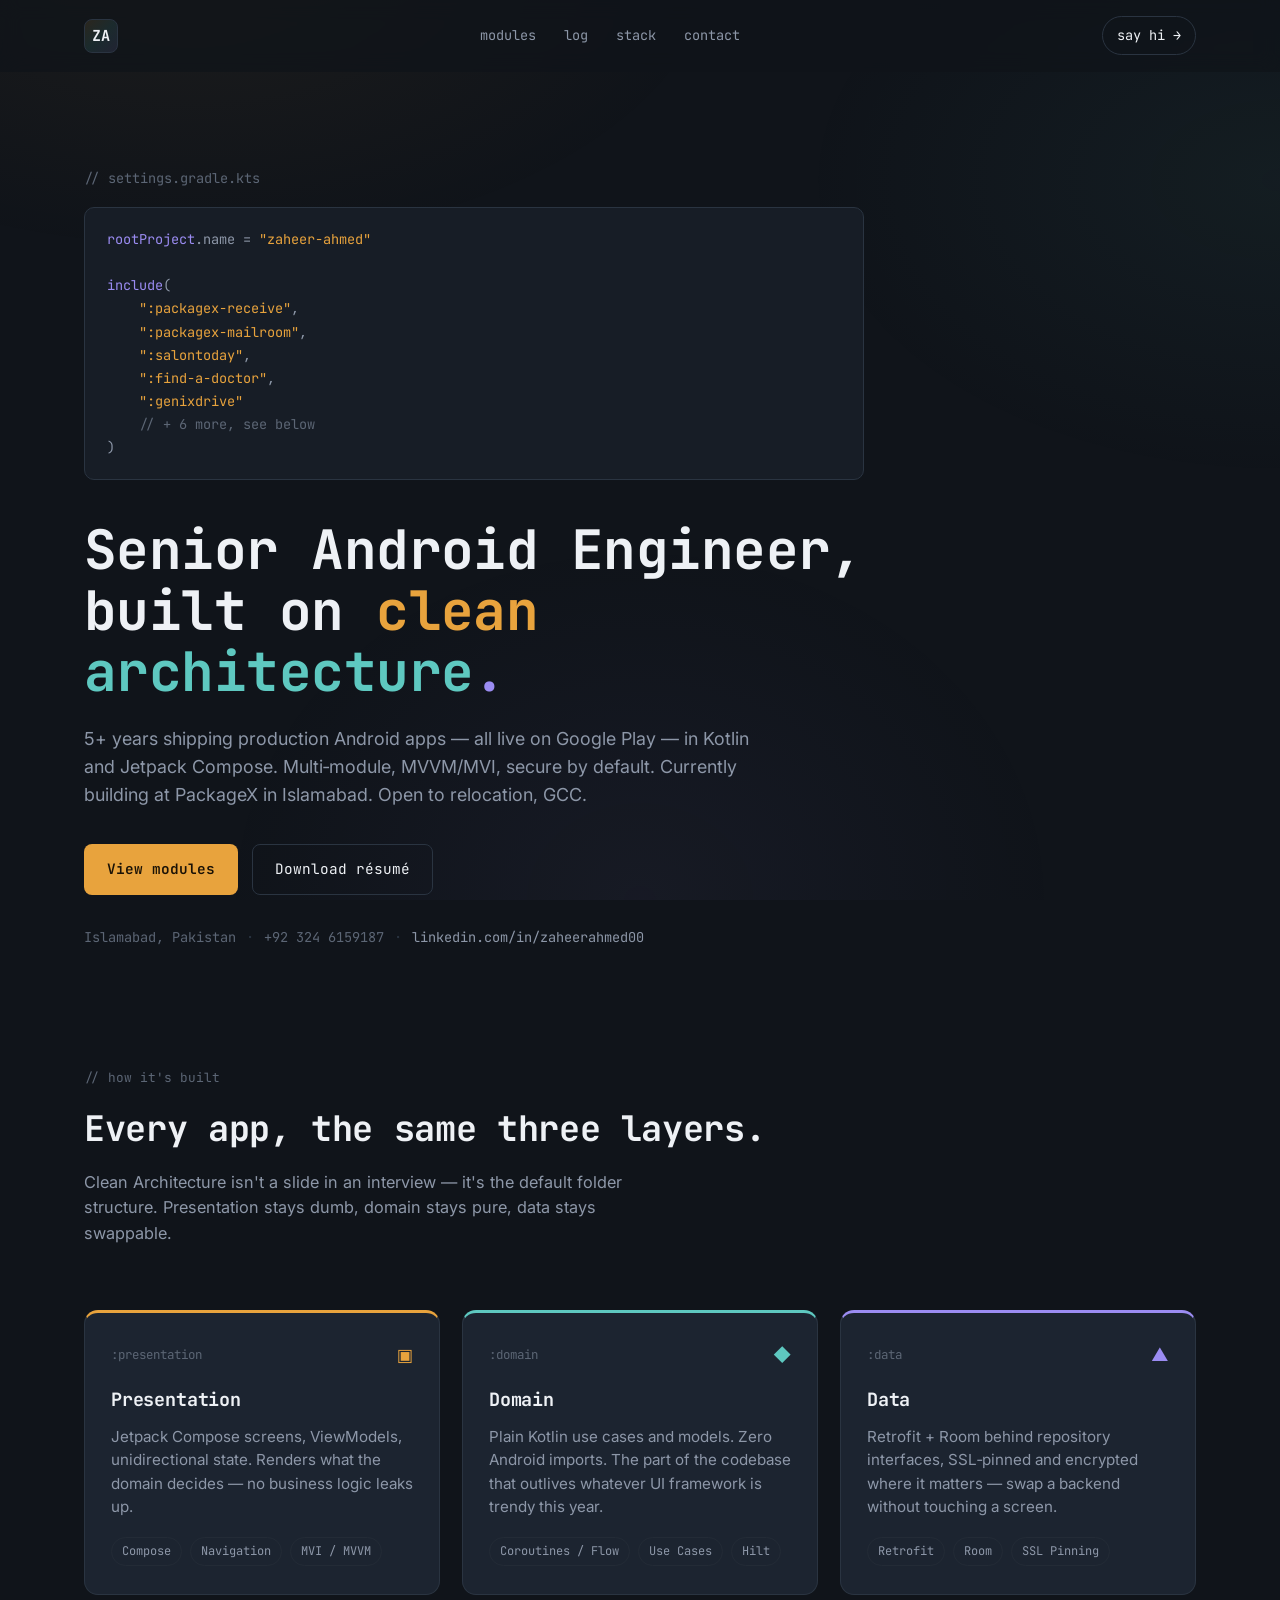
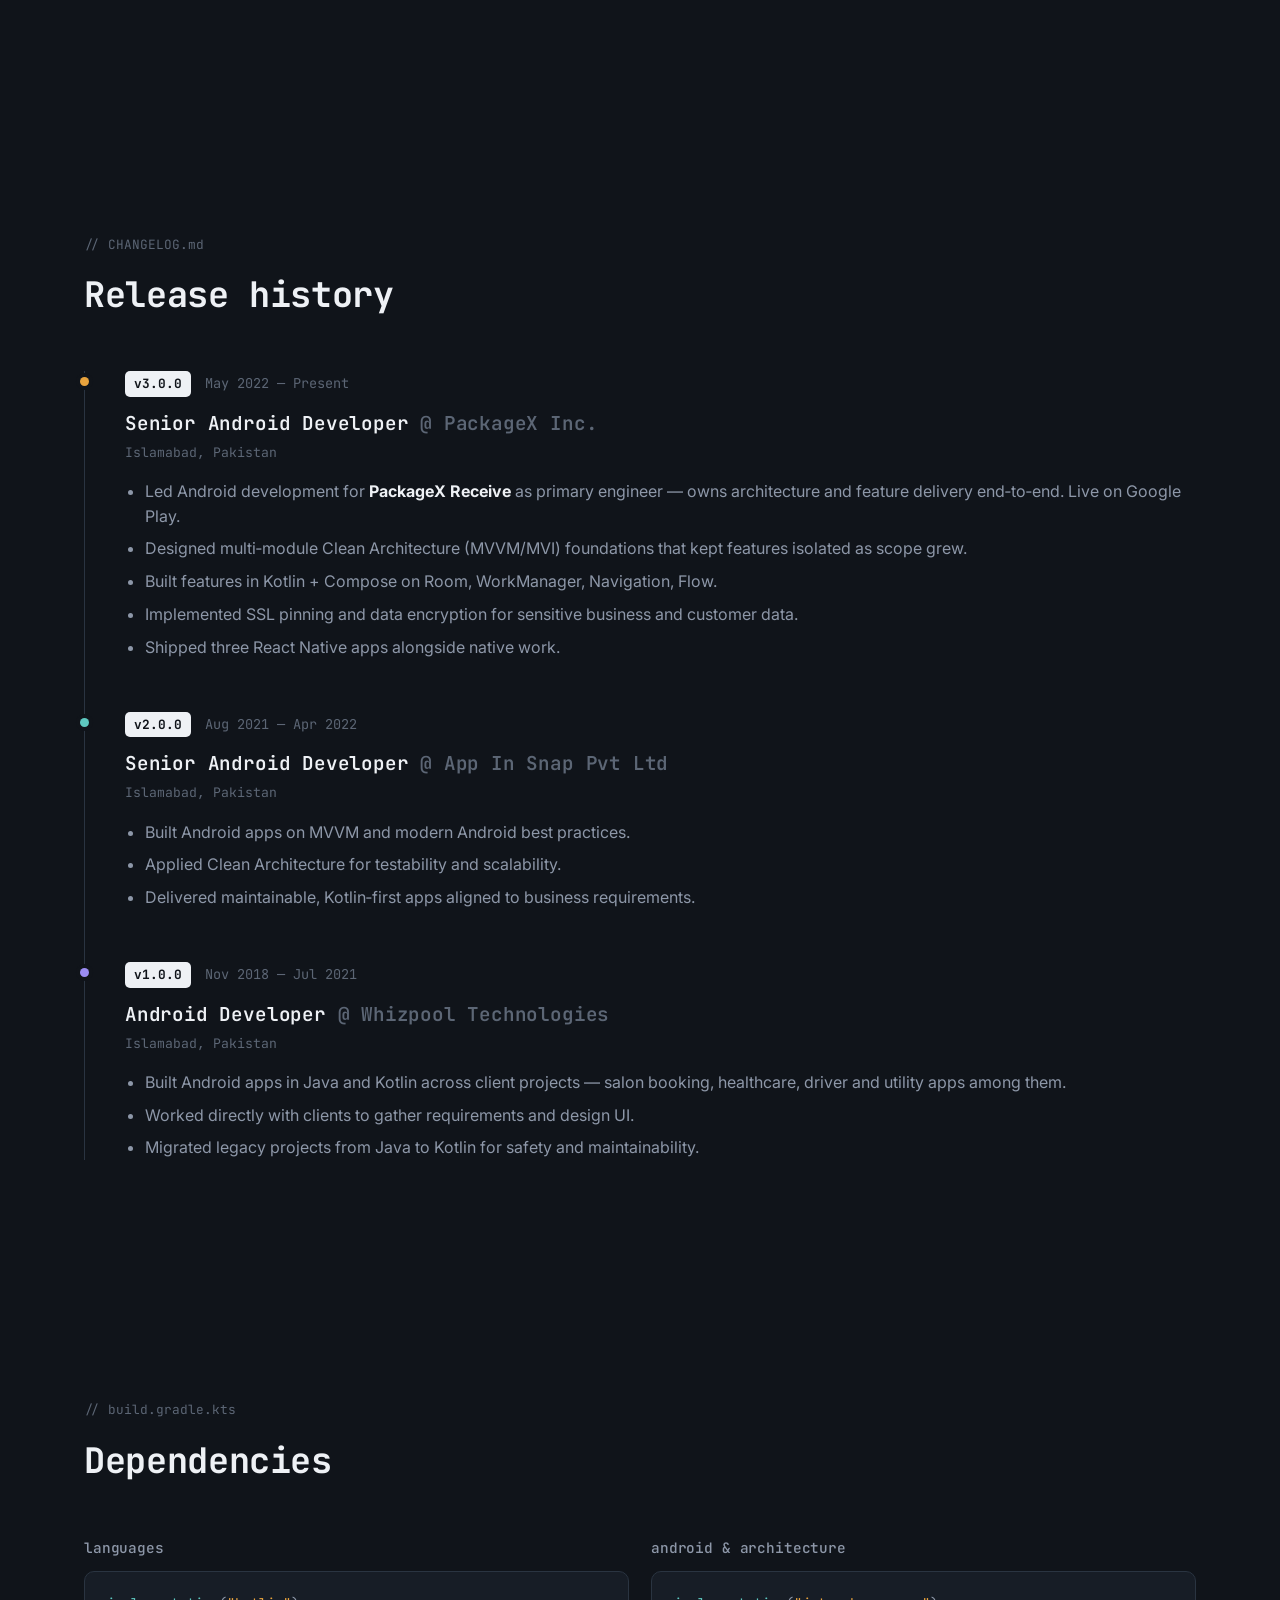
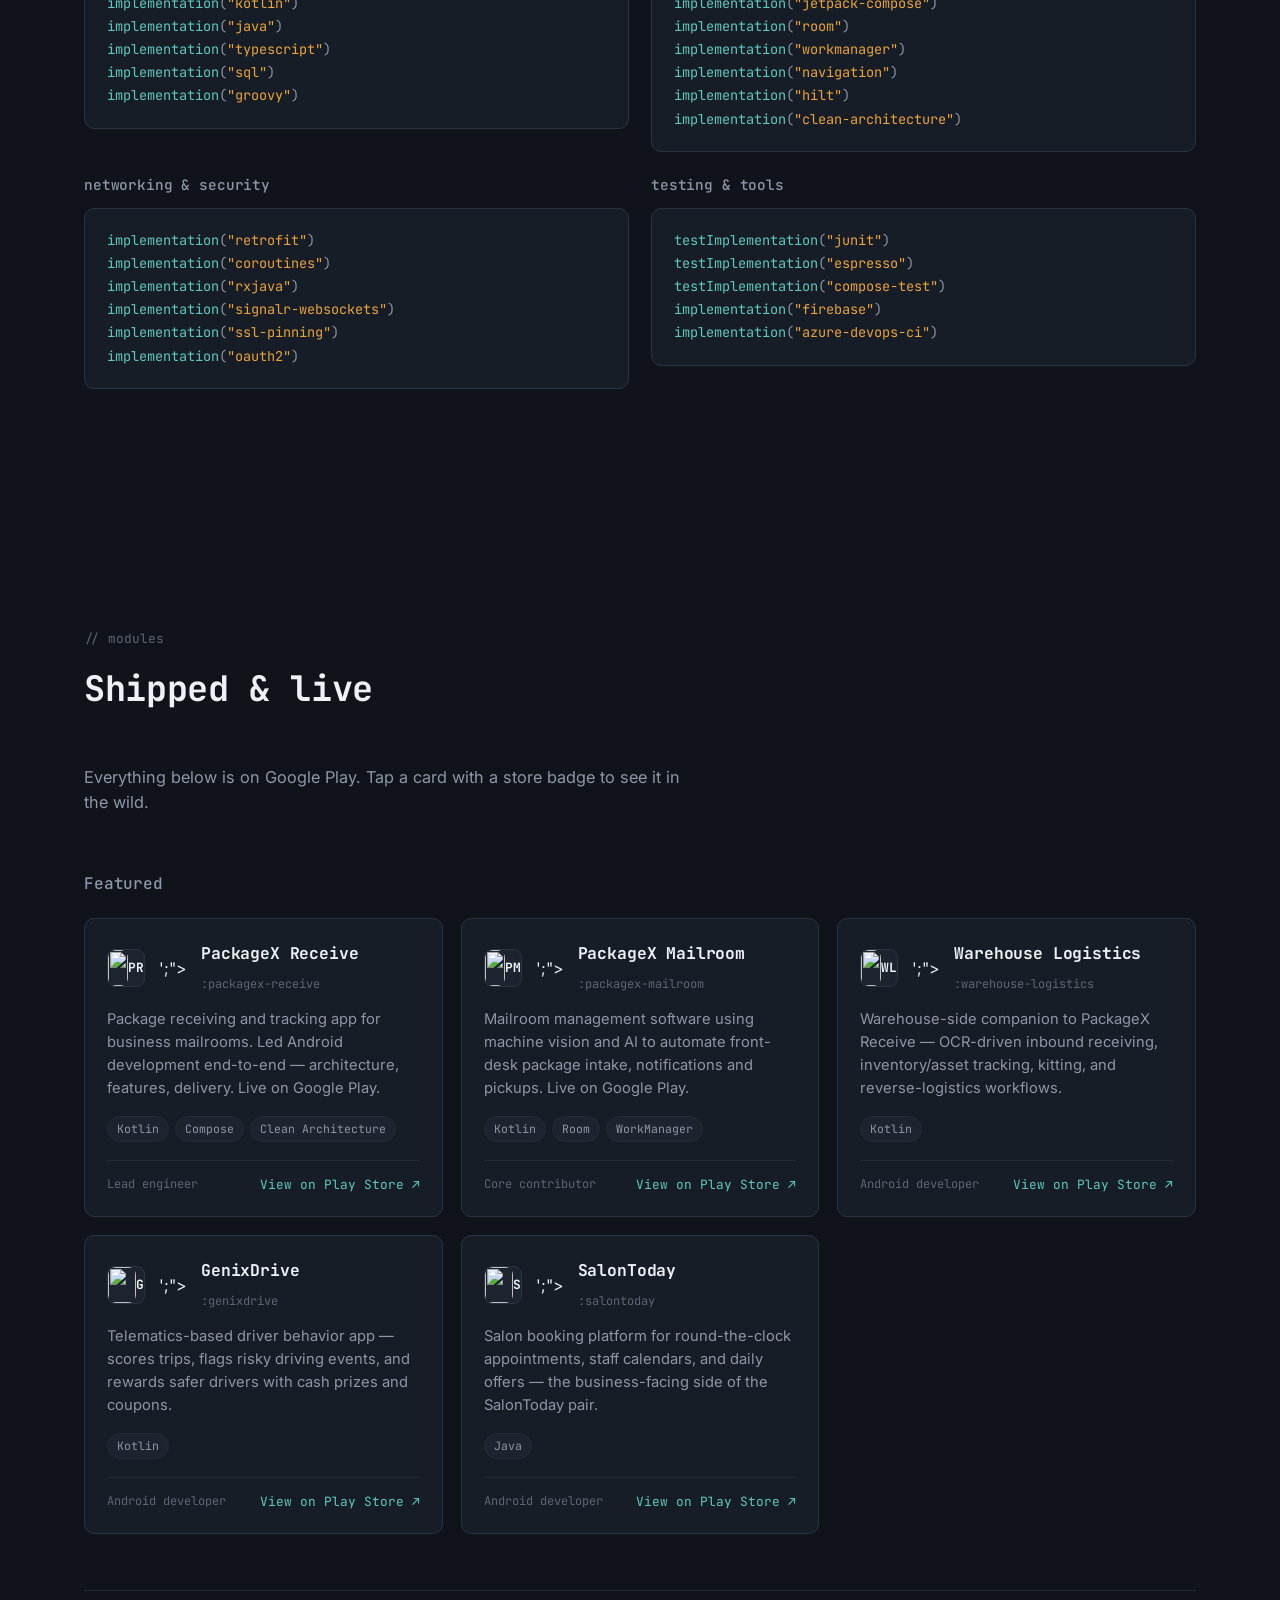
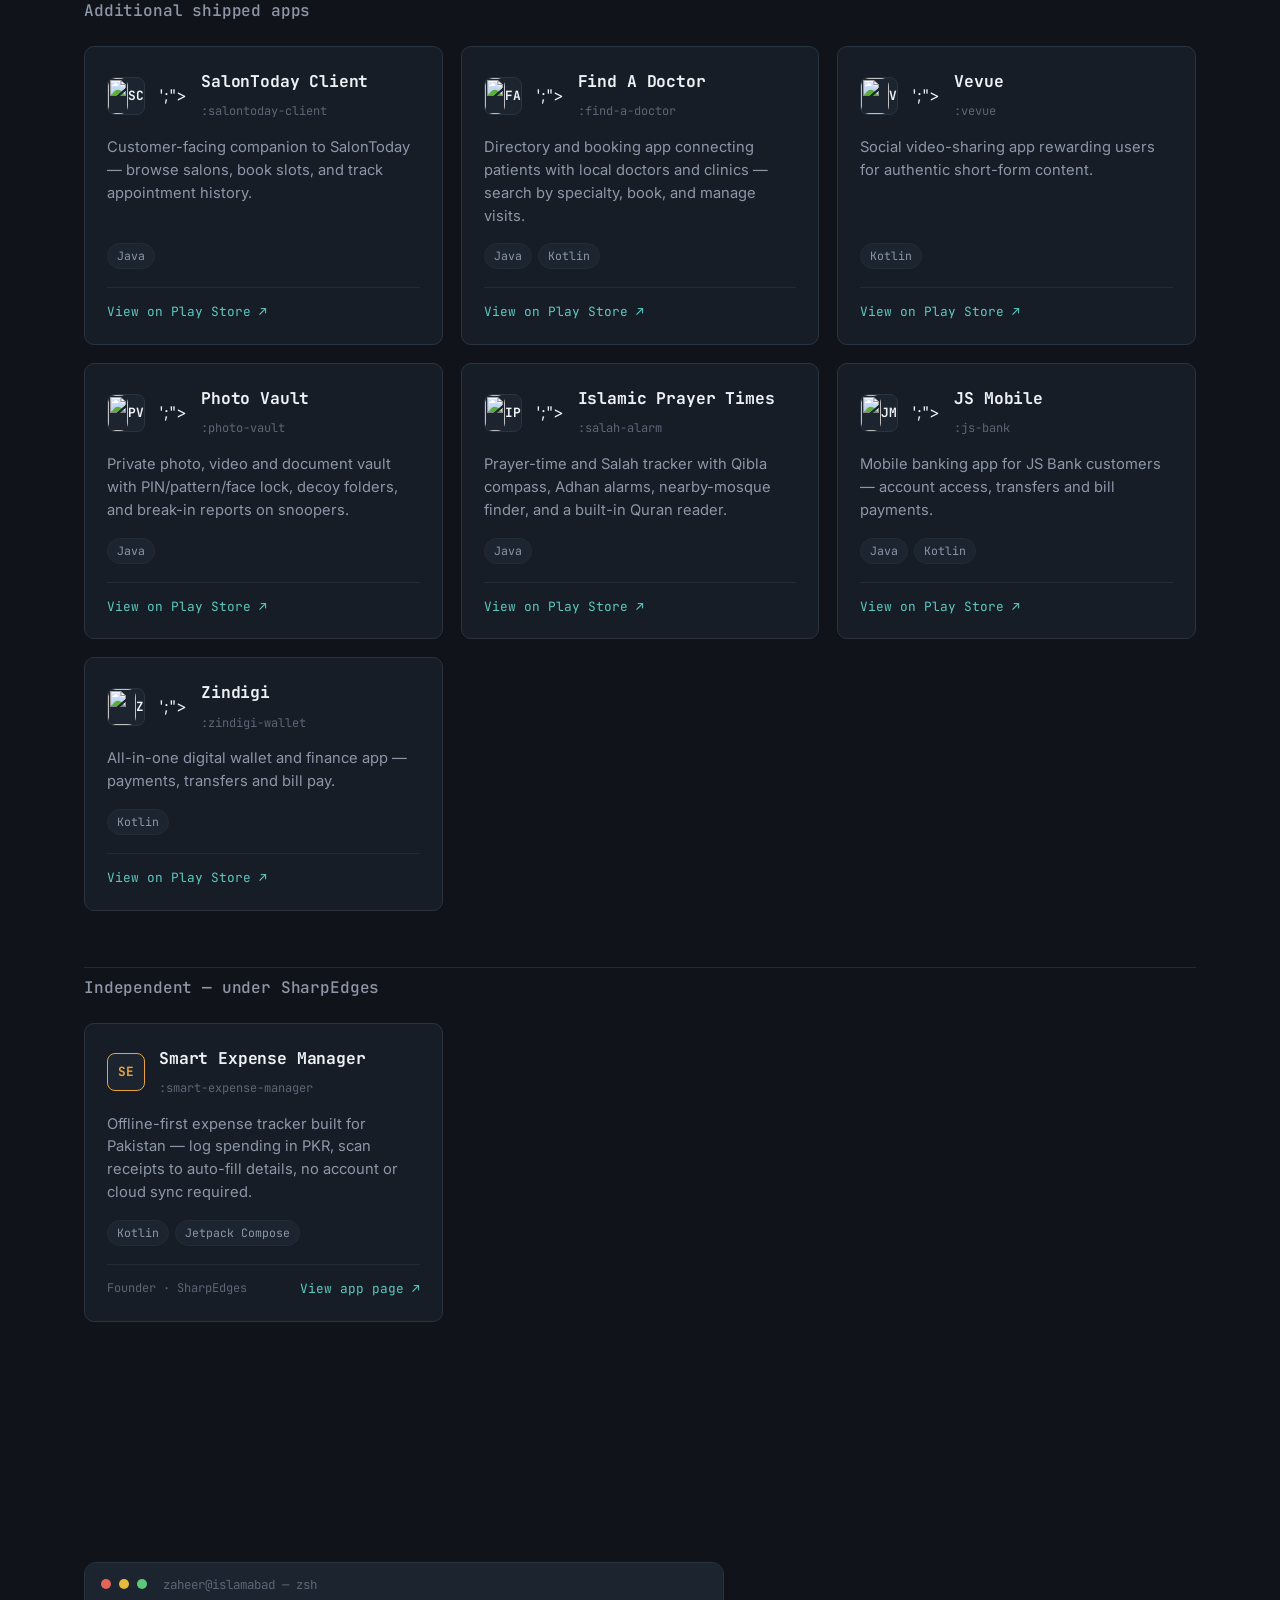
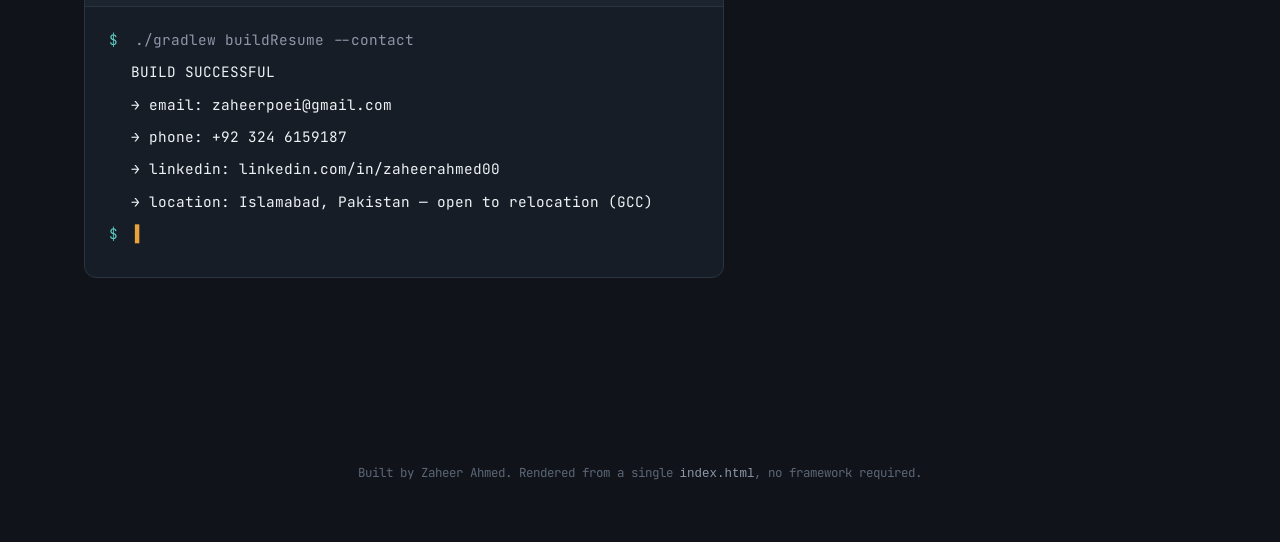
==== commit c086d37d: "top logo changed" ====
--- a/index.html
+++ b/index.html
@@ -17,7 +17,9 @@
 <!-- NAV -->
 <header class="nav" id="top">
   <div class="nav-inner">
-    <a href="#top" class="nav-logo">zaheer<span class="dim">.</span>dev</a>
+    <a href="#top" class="nav-logo" aria-label="Zaheer Ahmed">
+      <span class="nav-mark">ZA</span>
+    </a>
     <nav class="nav-links">
       <a href="#modules">modules</a>
       <a href="#log">log</a>
--- a/style.css
+++ b/style.css
@@ -93,9 +93,23 @@
 }
 
 .nav-logo {
+  display: flex;
+  align-items: center;
+}
+.nav-mark {
   font-family: var(--font-mono);
   font-weight: 700;
-  font-size: 1.05rem;
+  font-size: 0.95rem;
+  letter-spacing: 0.02em;
+  width: 34px;
+  height: 34px;
+  display: flex;
+  align-items: center;
+  justify-content: center;
+  border-radius: 8px;
+  color: var(--text);
+  background: linear-gradient(135deg, var(--presentation-soft), var(--domain-soft) 50%, var(--data-soft));
+  border: 1px solid var(--line);
 }
 
 .nav-links {
